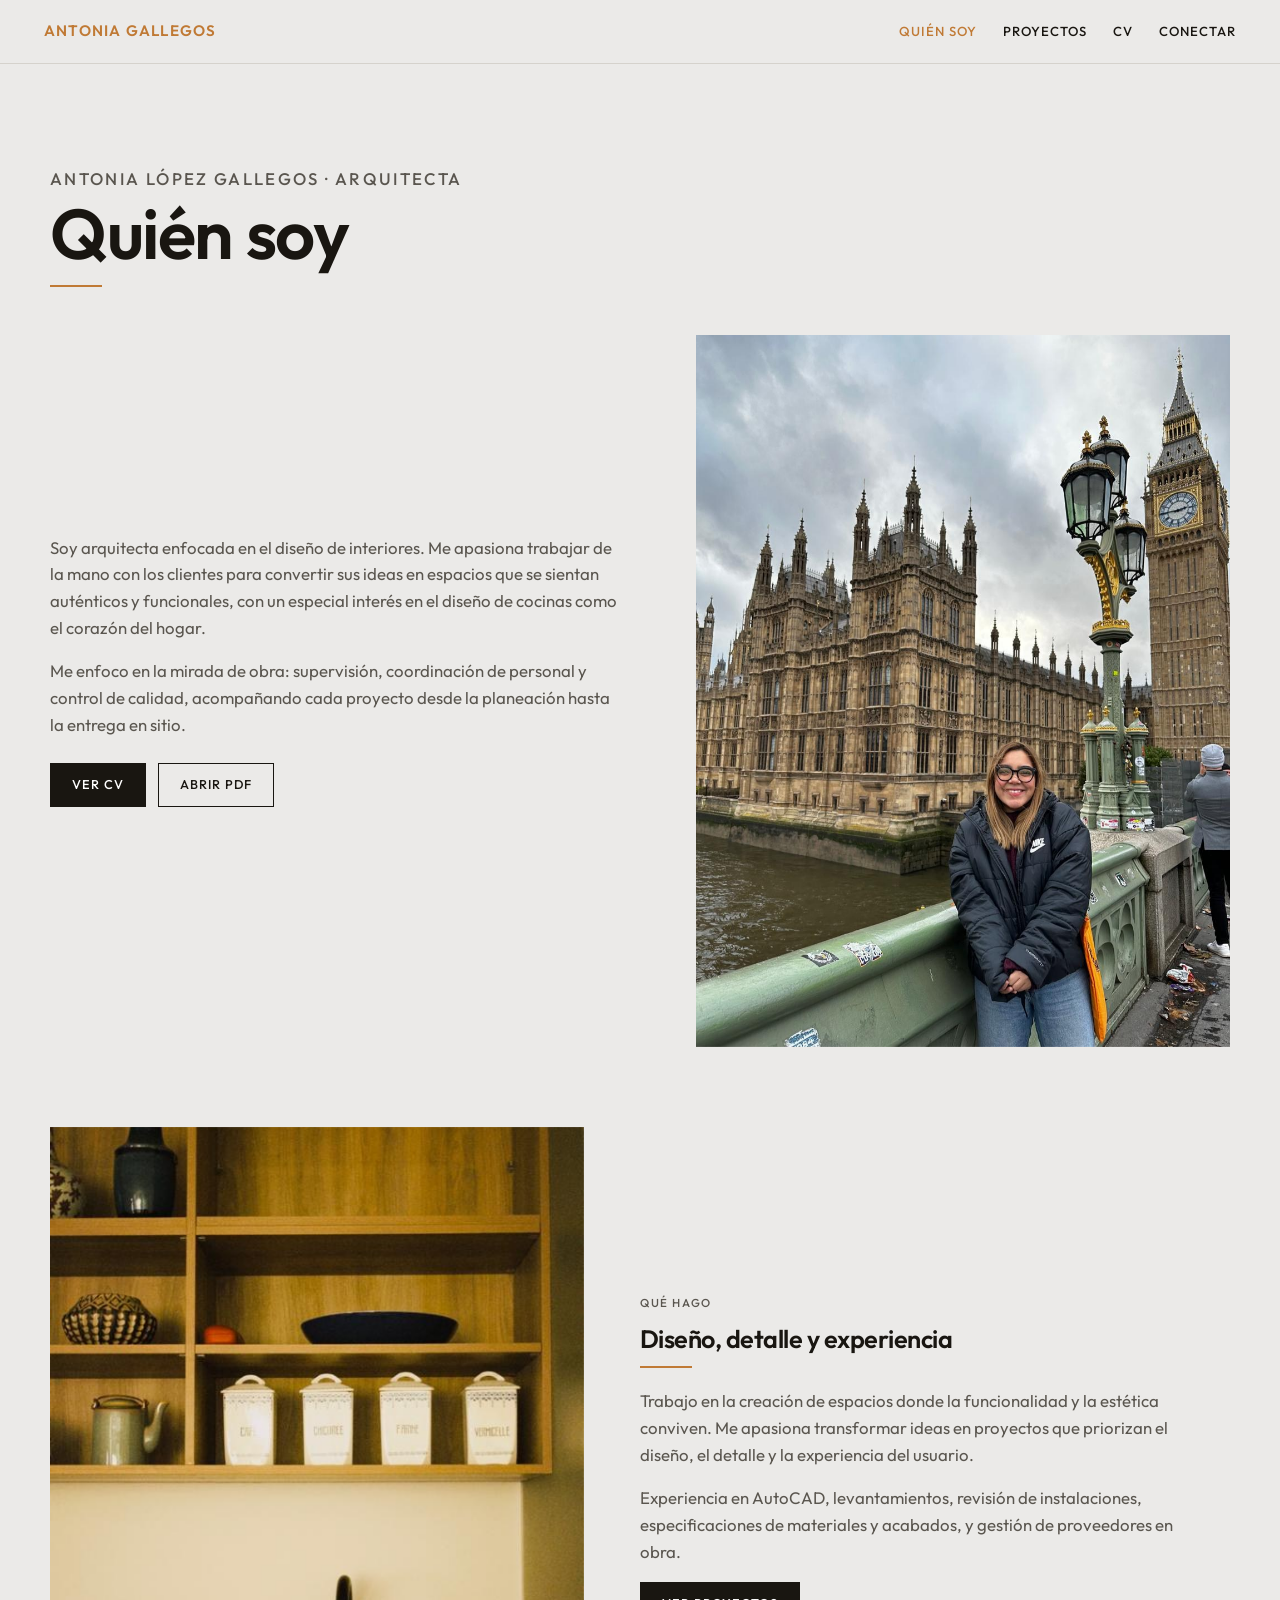
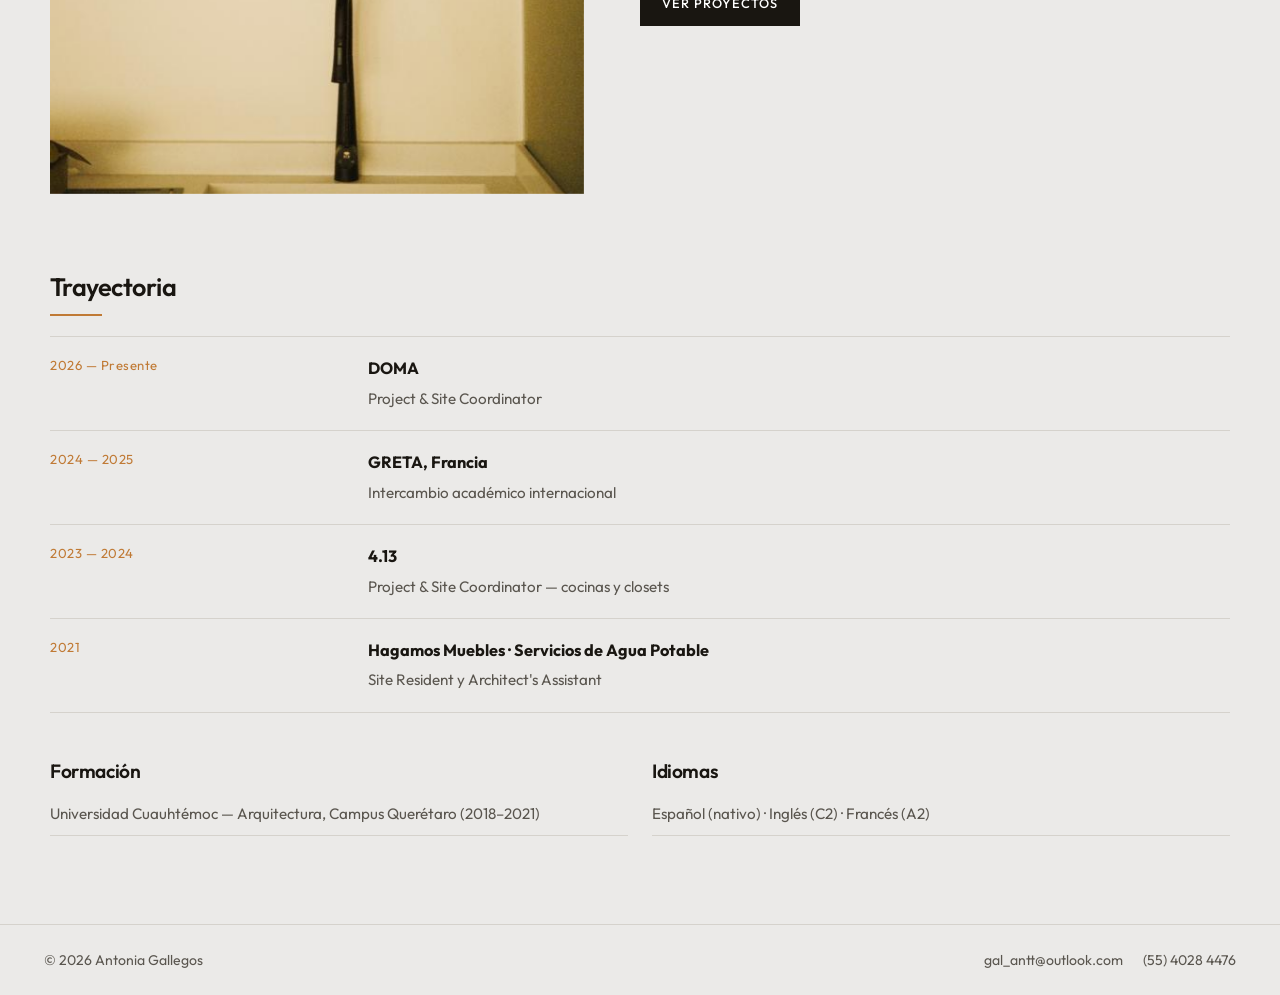
==== about.html @ 1ee47d61 "Publish Antonia Gallegos architecture portfolio site. Static portfolio with projects, obra CV, and G" ====
<!DOCTYPE html>
<html lang="es">
  <head>
    <meta charset="UTF-8" />
    <meta name="viewport" content="width=device-width, initial-scale=1" />
    <meta
      name="description"
      content="Quién soy y qué hago — Antonia López Gallegos, arquitecta especialista en interiores."
    />
    <title>Quién soy — Antonia Gallegos</title>
    <link rel="preconnect" href="https://fonts.googleapis.com" />
    <link rel="preconnect" href="https://fonts.gstatic.com" crossorigin />
    <link
      href="https://fonts.googleapis.com/css2?family=Cormorant+Garamond:ital,wght@0,500;0,600;1,500;1,600&family=Outfit:wght@400;500;600;700&display=swap"
      rel="stylesheet"
    />
    <link rel="stylesheet" href="assets/css/styles.css" />
  </head>
  <body>
    <a class="skip-link" href="#main">Saltar al contenido</a>

    <header class="site-header">
      <a class="brand" href="index.html">Antonia Gallegos</a>
      <button
        class="nav-toggle"
        type="button"
        aria-expanded="false"
        aria-controls="site-nav"
        aria-label="Abrir menú"
      >
        <span></span>
        <span></span>
      </button>
      <nav id="site-nav" class="site-nav" aria-label="Principal">
        <a href="about.html" aria-current="page">Quién soy</a>
        <a href="projects/index.html">Proyectos</a>
        <a href="cv.html">CV</a>
        <a href="contact.html">Conectar</a>
      </nav>
    </header>

    <main id="main" class="page">
      <header class="page-hero">
        <p class="mark">Antonia López Gallegos · Arquitecta</p>
        <h1>Quién soy</h1>
        <hr class="accent-rule" />
      </header>

      <div class="split">
        <div class="split__copy">
          <p>
            Soy arquitecta enfocada en el diseño de interiores. Me apasiona
            trabajar de la mano con los clientes para convertir sus ideas en
            espacios que se sientan auténticos y funcionales, con un especial
            interés en el diseño de cocinas como el corazón del hogar.
          </p>
          <p>
            Me enfoco en la mirada de obra: supervisión, coordinación de
            personal y control de calidad, acompañando cada proyecto desde la
            planeación hasta la entrega en sitio.
          </p>
          <div class="cv-actions">
            <a class="btn btn--solid" href="cv.html">Ver CV</a>
            <a
              class="btn btn--ghost"
              href="assets/cv/CV-Antonia-Gallegos.pdf"
              target="_blank"
              rel="noopener noreferrer"
              >Abrir PDF</a
            >
          </div>
        </div>
        <figure class="split__media">
          <img
            src="assets/images/p03-01.jpg"
            alt="Retrato de Antonia Gallegos"
            width="960"
            height="1280"
          />
        </figure>
      </div>

      <div class="split split--reverse stack-gap">
        <figure class="split__media split__media--wide">
          <img
            src="assets/images/p04-01.jpg"
            alt="Detalle de espacio de interiores"
            width="568"
            height="1280"
            loading="lazy"
          />
        </figure>
        <div class="split__copy">
          <p class="mark"><span>Qué hago</span></p>
          <h2>Diseño, detalle y experiencia</h2>
          <hr class="accent-rule" />
          <p>
            Trabajo en la creación de espacios donde la funcionalidad y la
            estética conviven. Me apasiona transformar ideas en proyectos que
            priorizan el diseño, el detalle y la experiencia del usuario.
          </p>
          <p>
            Experiencia en AutoCAD, levantamientos, revisión de instalaciones,
            especificaciones de materiales y acabados, y gestión de proveedores
            en obra.
          </p>
          <a class="btn btn--solid" href="projects/index.html">Ver proyectos</a>
        </div>
      </div>

      <section class="stack-gap" aria-labelledby="exp-about">
        <h2 id="exp-about">Trayectoria</h2>
        <hr class="accent-rule" />
        <ul class="timeline">
          <li>
            <div class="timeline__when">2026 — Presente</div>
            <div class="timeline__what">
              <strong>DOMA</strong>
              <span>Project &amp; Site Coordinator</span>
            </div>
          </li>
          <li>
            <div class="timeline__when">2024 — 2025</div>
            <div class="timeline__what">
              <strong>GRETA, Francia</strong>
              <span>Intercambio académico internacional</span>
            </div>
          </li>
          <li>
            <div class="timeline__when">2023 — 2024</div>
            <div class="timeline__what">
              <strong>4.13</strong>
              <span>Project &amp; Site Coordinator — cocinas y closets</span>
            </div>
          </li>
          <li>
            <div class="timeline__when">2021</div>
            <div class="timeline__what">
              <strong>Hagamos Muebles · Servicios de Agua Potable</strong>
              <span>Site Resident y Architect's Assistant</span>
            </div>
          </li>
        </ul>

        <div class="meta-row">
          <div class="meta-block">
            <h2>Formación</h2>
            <ul>
              <li>
                Universidad Cuauhtémoc — Arquitectura, Campus Querétaro
                (2018–2021)
              </li>
            </ul>
          </div>
          <div class="meta-block">
            <h2>Idiomas</h2>
            <ul>
              <li>Español (nativo) · Inglés (C2) · Francés (A2)</li>
            </ul>
          </div>
        </div>
      </section>
    </main>

    <footer class="site-footer">
      <p>© <span data-year></span> Antonia Gallegos</p>
      <div class="site-footer__links">
        <a href="mailto:gal_antt@outlook.com">gal_antt@outlook.com</a>
        <a href="tel:+525540284476">(55) 4028 4476</a>
      </div>
    </footer>

    <script src="assets/js/main.js" defer></script>
  </body>
</html>
---- assets/css/styles.css ----
/* Antonia Gallegos — identidad del PDF de referencia */

:root {
  --bg: #ebeae8;
  --bg-soft: #f4f3f1;
  --ink: #191611;
  --ink-muted: #5a564f;
  --accent: #c07a35;
  --line: #d5d2cc;
  --white: #ffffff;
  --font-serif: "Cormorant Garamond", "Times New Roman", serif;
  --font-sans: "Outfit", system-ui, sans-serif;
  --space: clamp(1.25rem, 3.5vw, 2.75rem);
  --max: 1180px;
  --header-h: 4rem;
  --ease: cubic-bezier(0.22, 1, 0.36, 1);
}

*,
*::before,
*::after {
  box-sizing: border-box;
}

html {
  scroll-behavior: smooth;
}

body {
  margin: 0;
  min-height: 100vh;
  font-family: var(--font-sans);
  font-size: 1.05rem;
  line-height: 1.6;
  color: var(--ink);
  background: var(--bg);
}

img {
  display: block;
  max-width: 100%;
  height: auto;
}

a {
  color: inherit;
  text-decoration-thickness: 1px;
  text-underline-offset: 0.22em;
}

a:hover {
  color: var(--accent);
}

h1,
h2,
h3 {
  font-family: var(--font-sans);
  font-weight: 600;
  letter-spacing: -0.02em;
  line-height: 1.05;
  margin: 0;
}

.skip-link {
  position: absolute;
  left: -999px;
  top: 0;
  background: var(--ink);
  color: var(--white);
  padding: 0.75rem 1rem;
  z-index: 1000;
}

.skip-link:focus {
  left: 1rem;
  top: 1rem;
}

.accent-rule {
  display: block;
  width: 3.25rem;
  height: 2px;
  background: var(--accent);
  border: 0;
  margin: 0.85rem 0 1.25rem;
}

.accent-rule--center {
  margin-inline: auto;
}

.mark {
  font-size: 0.72rem;
  font-weight: 500;
  letter-spacing: 0.14em;
  text-transform: uppercase;
  color: var(--accent);
  line-height: 1.35;
}

.mark span {
  display: block;
}

/* Header */

.site-header {
  position: sticky;
  top: 0;
  z-index: 50;
  display: flex;
  align-items: center;
  justify-content: space-between;
  gap: 1rem;
  min-height: var(--header-h);
  padding: 0 var(--space);
  border-bottom: 1px solid var(--line);
  background: color-mix(in srgb, var(--bg) 90%, transparent);
  backdrop-filter: blur(10px);
}

.brand {
  font-family: var(--font-sans);
  font-weight: 600;
  font-size: 0.95rem;
  letter-spacing: 0.08em;
  text-transform: uppercase;
  text-decoration: none;
  color: var(--accent);
}

.brand:hover {
  opacity: 0.8;
  color: var(--accent);
}

.site-nav {
  display: flex;
  gap: 1.6rem;
}

.site-nav a {
  font-size: 0.82rem;
  font-weight: 500;
  letter-spacing: 0.08em;
  text-transform: uppercase;
  text-decoration: none;
}

.site-nav a[aria-current="page"] {
  color: var(--accent);
}

.nav-toggle {
  display: none;
  width: 2.5rem;
  height: 2.5rem;
  border: 1px solid var(--line);
  background: transparent;
  padding: 0;
  cursor: pointer;
}

.nav-toggle span {
  display: block;
  width: 1.1rem;
  height: 1.5px;
  margin: 0.35rem auto;
  background: var(--ink);
  transition: transform 0.35s var(--ease), opacity 0.25s ease;
}

body.nav-open .nav-toggle span:first-child {
  transform: translateY(3.5px) rotate(45deg);
}

body.nav-open .nav-toggle span:last-child {
  transform: translateY(-3.5px) rotate(-45deg);
}

/* Cover hero — like PDF page 1 + video */

.cover {
  min-height: calc(100vh - var(--header-h));
  display: grid;
  place-items: center;
  text-align: center;
  padding: var(--space);
  position: relative;
  overflow: hidden;
  color: var(--white);
  isolation: isolate;
}

.cover__video {
  position: absolute;
  inset: 0;
  z-index: -2;
  overflow: hidden;
}

.cover__video video {
  width: 100%;
  height: 100%;
  object-fit: cover;
  transform: scale(1.04);
  animation: kenburns 28s ease-out forwards;
}

.cover__scrim {
  position: absolute;
  inset: 0;
  z-index: -1;
  background:
    linear-gradient(
      180deg,
      rgba(25, 22, 17, 0.55) 0%,
      rgba(25, 22, 17, 0.42) 45%,
      rgba(25, 22, 17, 0.62) 100%
    );
  pointer-events: none;
}

.cover::before {
  content: "";
  position: absolute;
  inset: 12% 8%;
  border: 1px solid color-mix(in srgb, var(--white) 28%, transparent);
  pointer-events: none;
  animation: softIn 1.2s var(--ease) both;
}

.cover__inner {
  position: relative;
  max-width: 28rem;
  padding: 1.5rem 1.25rem;
  animation: rise 0.9s var(--ease) both;
}

.cover__personal {
  margin: 0;
  font-family: var(--font-serif);
  font-style: italic;
  font-weight: 500;
  font-size: clamp(3.4rem, 11vw, 6.5rem);
  line-height: 0.9;
  letter-spacing: -0.02em;
  color: var(--white);
}

.cover__portfolio {
  margin: 0.1rem 0 0;
  font-size: clamp(2.6rem, 8vw, 4.8rem);
  font-weight: 650;
  letter-spacing: -0.03em;
  text-transform: none;
  color: var(--white);
}

.cover__name {
  margin: 0;
  font-size: 1.15rem;
  font-weight: 500;
  letter-spacing: 0.04em;
  color: var(--white);
}

.cover__role {
  margin: 0.55rem 0 0;
  font-size: 0.95rem;
  color: color-mix(in srgb, var(--white) 78%, transparent);
}

.cover__actions {
  display: flex;
  justify-content: center;
  flex-wrap: wrap;
  gap: 0.75rem;
  margin-top: 2rem;
}

.cover .btn--ghost {
  border-color: color-mix(in srgb, var(--white) 75%, transparent);
  color: var(--white);
}

.cover .btn--ghost:hover {
  background: var(--white);
  color: var(--ink);
  border-color: var(--white);
}

.cover .btn--solid {
  background: var(--accent);
  border-color: var(--accent);
  color: var(--white);
}

.cover .btn--solid:hover {
  background: var(--white);
  border-color: var(--white);
  color: var(--ink);
}

/* Buttons */

.btn {
  display: inline-flex;
  align-items: center;
  justify-content: center;
  min-height: 2.75rem;
  padding: 0 1.3rem;
  font-family: var(--font-sans);
  font-size: 0.8rem;
  font-weight: 500;
  letter-spacing: 0.08em;
  text-transform: uppercase;
  text-decoration: none;
  border: 1px solid var(--ink);
  transition: background 0.25s ease, color 0.25s ease, border-color 0.25s ease;
}

.btn:hover {
  color: var(--white);
  background: var(--accent);
  border-color: var(--accent);
}

.btn--solid {
  background: var(--ink);
  color: var(--white);
  border-color: var(--ink);
}

.btn--solid:hover {
  background: var(--accent);
  border-color: var(--accent);
  color: var(--white);
}

.btn--ghost {
  background: transparent;
}

/* Sections */

.section,
.page {
  width: min(100% - 2 * var(--space), var(--max));
  margin-inline: auto;
  padding-block: clamp(3rem, 8vw, 5.5rem);
}

.section__head {
  display: flex;
  align-items: flex-end;
  justify-content: space-between;
  gap: 1rem;
  margin-bottom: 2rem;
}

.section__head h2 {
  font-size: clamp(2rem, 5vw, 3rem);
}

.text-link {
  font-size: 0.8rem;
  letter-spacing: 0.08em;
  text-transform: uppercase;
  text-decoration: none;
  color: var(--accent);
  border-bottom: 1px solid currentColor;
}

.page-hero {
  margin-bottom: clamp(2rem, 5vw, 3rem);
  animation: rise 0.7s var(--ease) both;
}

.page-hero h1 {
  font-size: clamp(2.6rem, 7vw, 4.4rem);
}

.page-hero .mark {
  margin-bottom: 0.35rem;
}

.page-hero p,
.page-hero__lede {
  margin: 0.85rem 0 0;
  color: var(--ink-muted);
  font-size: 1.05rem;
  max-width: 40rem;
  line-height: 1.55;
}

.split {
  display: grid;
  grid-template-columns: 1.05fr 0.95fr;
  gap: clamp(1.75rem, 5vw, 3.5rem);
  align-items: center;
}

.split--reverse {
  grid-template-columns: 0.95fr 1.05fr;
}

.split__copy p {
  margin: 0 0 1rem;
  color: var(--ink-muted);
  max-width: 36rem;
}

.split__media {
  margin: 0;
  overflow: hidden;
  background: var(--bg-soft);
}

.split__media img {
  width: 100%;
  aspect-ratio: 3 / 4;
  object-fit: cover;
  animation: softIn 1s var(--ease) both;
}

.split__media--wide img {
  aspect-ratio: 4 / 5;
}

.side-mark {
  text-align: right;
  margin-bottom: 1rem;
}

/* Project grid */

.project-grid {
  list-style: none;
  margin: 0;
  padding: 0;
  display: grid;
  grid-template-columns: repeat(3, 1fr);
  gap: 1.25rem;
}

.project-card {
  display: block;
  text-decoration: none;
  color: inherit;
}

.project-card:hover {
  color: inherit;
}

.project-card__media {
  overflow: hidden;
  background: var(--bg-soft);
  margin-bottom: 0.85rem;
}

.project-card__media img {
  width: 100%;
  aspect-ratio: 4 / 3;
  object-fit: cover;
  transition: transform 0.8s var(--ease);
}

.project-card:hover .project-card__media img {
  transform: scale(1.04);
}

.project-card__label {
  font-size: 0.72rem;
  letter-spacing: 0.1em;
  text-transform: uppercase;
  color: var(--accent);
  margin-bottom: 0.25rem;
}

.project-card__title {
  font-size: 1.2rem;
  font-weight: 600;
  letter-spacing: -0.01em;
}

/* Project detail */

.project-detail {
  width: min(100% - 2 * var(--space), var(--max));
  margin-inline: auto;
  padding-block: clamp(2.25rem, 6vw, 4rem);
}

.project-detail__top {
  display: flex;
  justify-content: space-between;
  gap: 1.5rem;
  align-items: flex-start;
  margin-bottom: 1.75rem;
  animation: rise 0.7s var(--ease) both;
}

.project-detail__top h1 {
  font-size: clamp(2.2rem, 6vw, 3.6rem);
  color: var(--accent);
  margin-top: 0.15rem;
}

.project-detail__kicker {
  margin: 0;
  font-size: clamp(1.6rem, 4vw, 2.4rem);
  font-weight: 600;
}

.project-gallery {
  display: grid;
  grid-template-columns: repeat(3, 1fr);
  gap: 0.75rem;
  margin-bottom: 2rem;
}

.project-gallery img {
  width: 100%;
  aspect-ratio: 3 / 4;
  object-fit: cover;
  background: var(--bg-soft);
}

.project-gallery--wide {
  grid-template-columns: 1fr 1fr;
}

.project-gallery--wide img {
  aspect-ratio: 16 / 10;
}

.project-detail__bottom {
  display: grid;
  grid-template-columns: 1.4fr 0.8fr;
  gap: clamp(1.5rem, 4vw, 3rem);
  align-items: start;
}

.project-detail__bottom p {
  margin: 0;
  color: var(--ink-muted);
  max-width: 40rem;
}

.palette h2 {
  font-size: 0.78rem;
  font-weight: 500;
  letter-spacing: 0.12em;
  text-transform: uppercase;
  color: var(--accent);
  margin-bottom: 0.9rem;
}

.palette__swatches {
  display: flex;
  gap: 0.75rem;
  list-style: none;
  margin: 0;
  padding: 0;
}

.palette__swatches li {
  width: 2.4rem;
  height: 2.4rem;
  border-radius: 50%;
  border: 1px solid color-mix(in srgb, var(--ink) 12%, transparent);
}

.project-nav {
  display: flex;
  justify-content: space-between;
  gap: 1rem;
  margin-top: 2.75rem;
  padding-top: 1.5rem;
  border-top: 1px solid var(--line);
  font-size: 0.8rem;
  letter-spacing: 0.08em;
  text-transform: uppercase;
}

.project-nav a {
  text-decoration: none;
}

/* Contact */

.contact-layout {
  display: grid;
  grid-template-columns: 1.1fr 0.9fr;
  gap: clamp(2rem, 6vw, 4rem);
}

.contact-block {
  margin-top: 2rem;
}

.contact-block dt {
  font-weight: 650;
  margin-top: 1.25rem;
}

.contact-block dd {
  margin: 0.25rem 0 0;
}

.contact-block a {
  text-decoration: none;
}

.contact-form {
  display: grid;
  gap: 1rem;
}

.contact-form label {
  display: grid;
  gap: 0.4rem;
  font-size: 0.78rem;
  letter-spacing: 0.08em;
  text-transform: uppercase;
  color: var(--ink-muted);
}

.contact-form input,
.contact-form textarea {
  width: 100%;
  border: 1px solid var(--line);
  background: var(--bg-soft);
  padding: 0.85rem 0.9rem;
  font: inherit;
  color: var(--ink);
  text-transform: none;
  letter-spacing: normal;
}

.contact-form input:focus,
.contact-form textarea:focus {
  outline: 2px solid var(--accent);
  outline-offset: 1px;
}

.form-note {
  margin: 0;
  font-size: 0.85rem;
  color: var(--ink-muted);
  text-transform: none;
  letter-spacing: normal;
}

/* CV / experience */

.cv-actions {
  display: flex;
  flex-wrap: wrap;
  gap: 0.75rem;
  margin: 1.5rem 0 2.5rem;
}

.profile-grid {
  display: grid;
  grid-template-columns: 1fr 1fr;
  gap: 1.25rem;
  margin-bottom: clamp(2.5rem, 6vw, 4rem);
}

.profile-card {
  padding: 1.5rem 1.4rem;
  background: var(--bg-soft);
  border: 1px solid var(--line);
}

.profile-card h2 {
  font-size: 1.35rem;
  color: var(--accent);
  margin-bottom: 0.75rem;
}

.profile-card p {
  margin: 0 0 1rem;
  color: var(--ink-muted);
  font-size: 0.98rem;
}

.profile-card ul {
  margin: 0;
  padding-left: 1.1rem;
  color: var(--ink-muted);
  font-size: 0.95rem;
}

.profile-card li + li {
  margin-top: 0.35rem;
}

.timeline {
  list-style: none;
  margin: 0;
  padding: 0;
  border-top: 1px solid var(--line);
}

.timeline li {
  display: grid;
  grid-template-columns: minmax(7rem, 0.35fr) 1fr;
  gap: 1rem;
  padding: 1.15rem 0;
  border-bottom: 1px solid var(--line);
}

.timeline__when {
  font-size: 0.82rem;
  letter-spacing: 0.04em;
  color: var(--accent);
}

.timeline__what strong {
  display: block;
  font-size: 1.02rem;
  margin-bottom: 0.2rem;
}

.timeline__what span {
  color: var(--ink-muted);
  font-size: 0.95rem;
}

.meta-row {
  display: grid;
  grid-template-columns: 1fr 1fr;
  gap: 1.5rem;
  margin-top: clamp(2rem, 5vw, 3rem);
}

.meta-block h2 {
  font-size: 1.2rem;
  margin-bottom: 0.75rem;
}

.meta-block ul {
  margin: 0;
  padding: 0;
  list-style: none;
}

.meta-block li {
  padding: 0.55rem 0;
  border-bottom: 1px solid var(--line);
  color: var(--ink-muted);
  font-size: 0.95rem;
}

.stack-gap {
  margin-top: clamp(3rem, 8vw, 5rem);
}

/* Footer */

.site-footer {
  display: flex;
  flex-wrap: wrap;
  justify-content: space-between;
  gap: 1rem;
  padding: 1.5rem var(--space);
  border-top: 1px solid var(--line);
  font-size: 0.88rem;
  color: var(--ink-muted);
}

.site-footer p {
  margin: 0;
}

.site-footer__links {
  display: flex;
  gap: 1.25rem;
}

.site-footer a {
  text-decoration: none;
}

/* Motion */

@keyframes rise {
  from {
    opacity: 0;
    transform: translateY(16px);
  }
  to {
    opacity: 1;
    transform: translateY(0);
  }
}

@keyframes softIn {
  from {
    opacity: 0;
  }
  to {
    opacity: 1;
  }
}

@keyframes kenburns {
  to {
    transform: scale(1);
  }
}

.reveal {
  opacity: 0;
  transform: translateY(14px);
  transition: opacity 0.7s var(--ease), transform 0.7s var(--ease);
}

.reveal.is-visible {
  opacity: 1;
  transform: translateY(0);
}

/* Responsive */

@media (max-width: 960px) {
  .split,
  .split--reverse,
  .project-detail__bottom,
  .contact-layout,
  .profile-grid,
  .meta-row {
    grid-template-columns: 1fr;
  }

  .timeline li {
    grid-template-columns: 1fr;
    gap: 0.35rem;
  }

  .side-mark {
    text-align: left;
  }

  .project-grid {
    grid-template-columns: 1fr 1fr;
  }

  .cover::before {
    inset: 8% 5%;
  }
}

@media (max-width: 720px) {
  .nav-toggle {
    display: inline-block;
  }

  .site-nav {
    position: fixed;
    inset: var(--header-h) 0 auto 0;
    display: none;
    flex-direction: column;
    gap: 0;
    padding: 0.5rem 0 1rem;
    background: var(--bg);
    border-bottom: 1px solid var(--line);
  }

  body.nav-open .site-nav {
    display: flex;
  }

  .site-nav a {
    padding: 0.9rem var(--space);
    border-top: 1px solid var(--line);
  }

  .project-grid,
  .project-gallery,
  .project-gallery--wide {
    grid-template-columns: 1fr;
  }

  .project-gallery img,
  .project-gallery--wide img {
    aspect-ratio: 4 / 3;
  }

  .project-detail__top {
    flex-direction: column;
  }

  .cover::before {
    display: none;
  }
}

@media (prefers-reduced-motion: reduce) {
  html {
    scroll-behavior: auto;
  }

  *,
  *::before,
  *::after {
    animation: none !important;
    transition: none !important;
  }

  .cover__video video {
    display: none;
  }

  .cover {
    background:
      linear-gradient(180deg, rgba(25, 22, 17, 0.55), rgba(25, 22, 17, 0.62)),
      url("../videos/hero-poster.jpg") center / cover;
  }
}
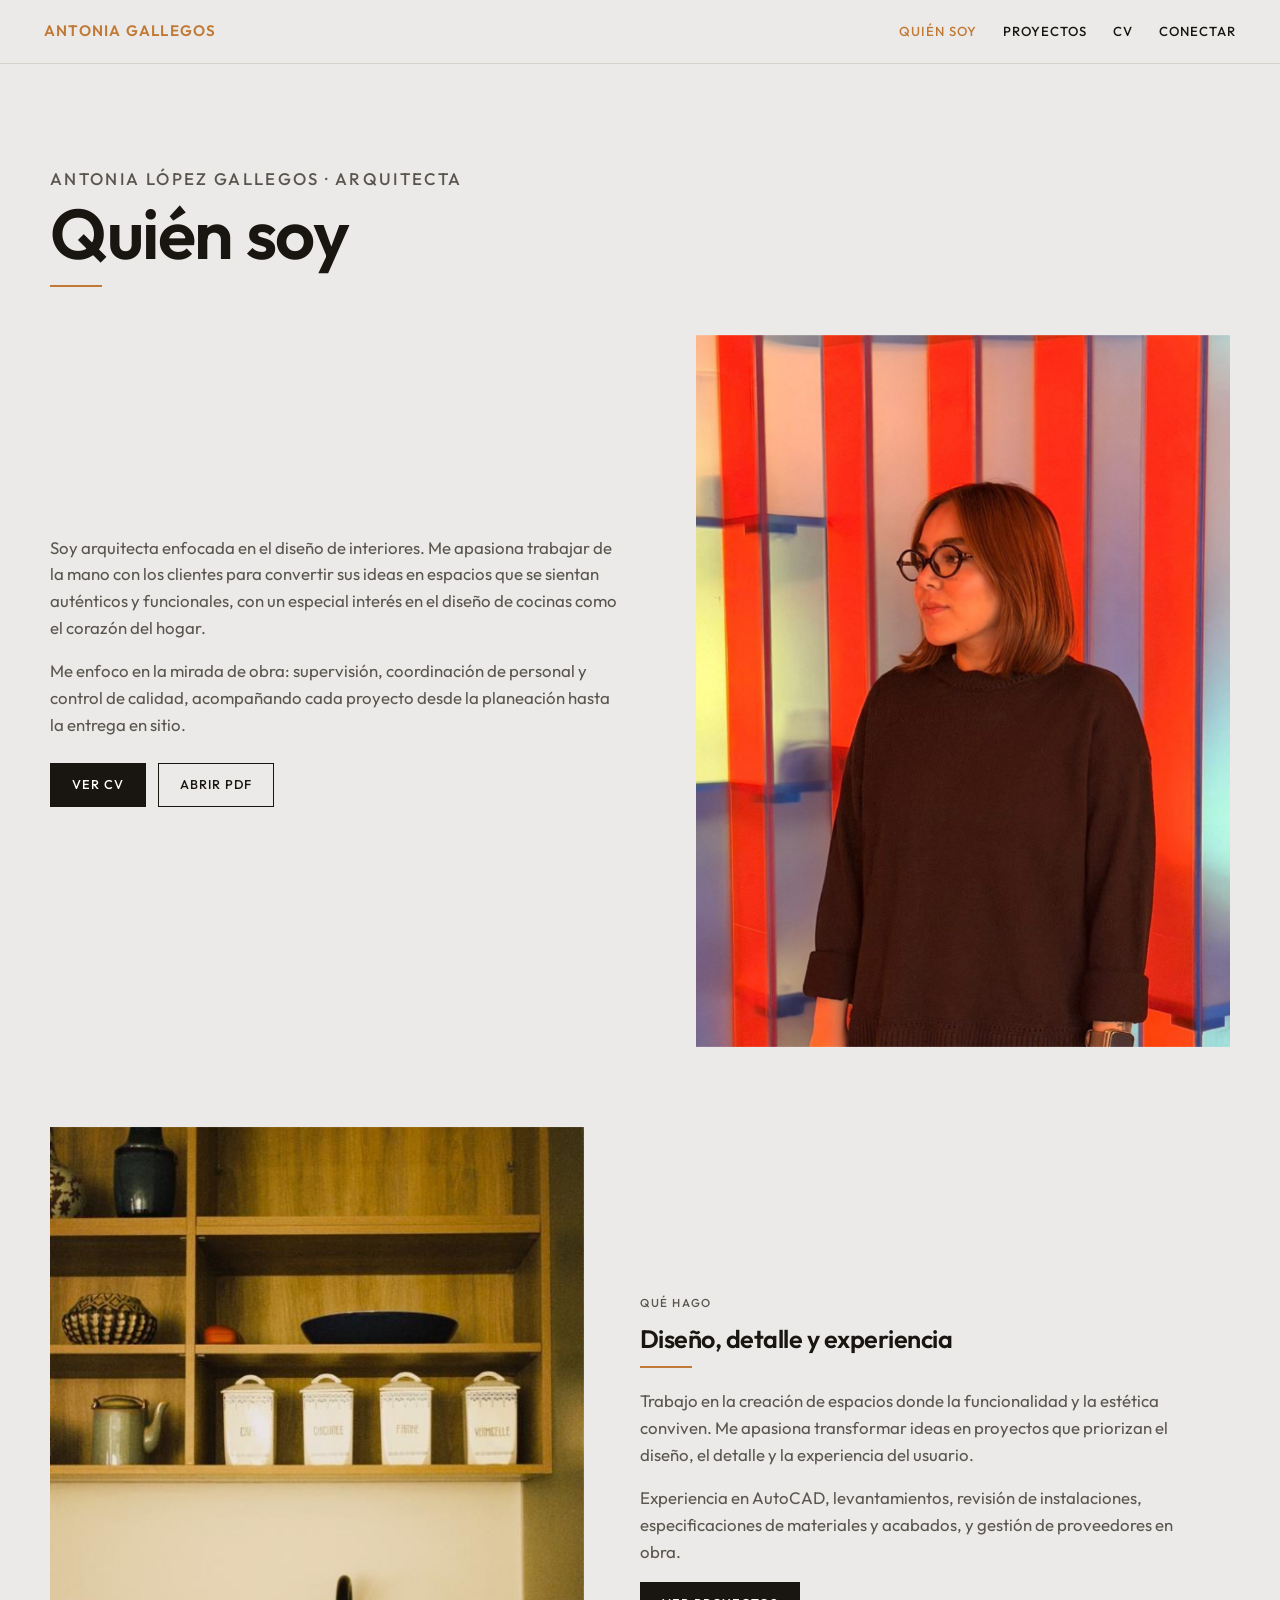
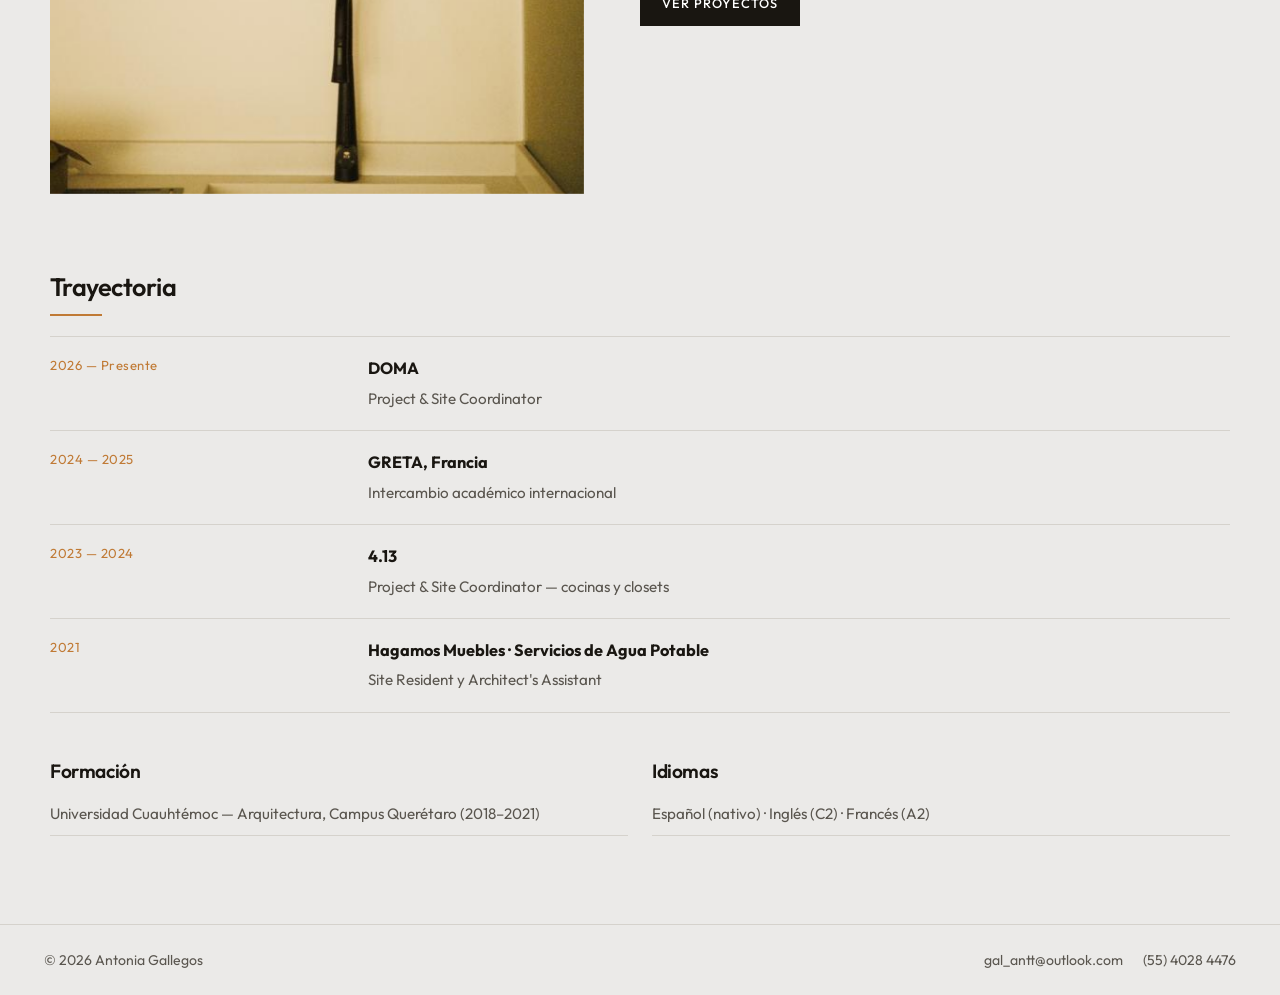
==== commit dda0c876: "Update the about portrait with Antonia's photo. Co-authored-by: Cursor <cursoragent@cursor.com>" ====
--- a/about.html
+++ b/about.html
@@ -72,7 +72,7 @@
         </div>
         <figure class="split__media">
           <img
-            src="assets/images/p03-01.jpg"
+            src="assets/images/antonia-portrait.jpg"
             alt="Retrato de Antonia Gallegos"
             width="960"
             height="1280"
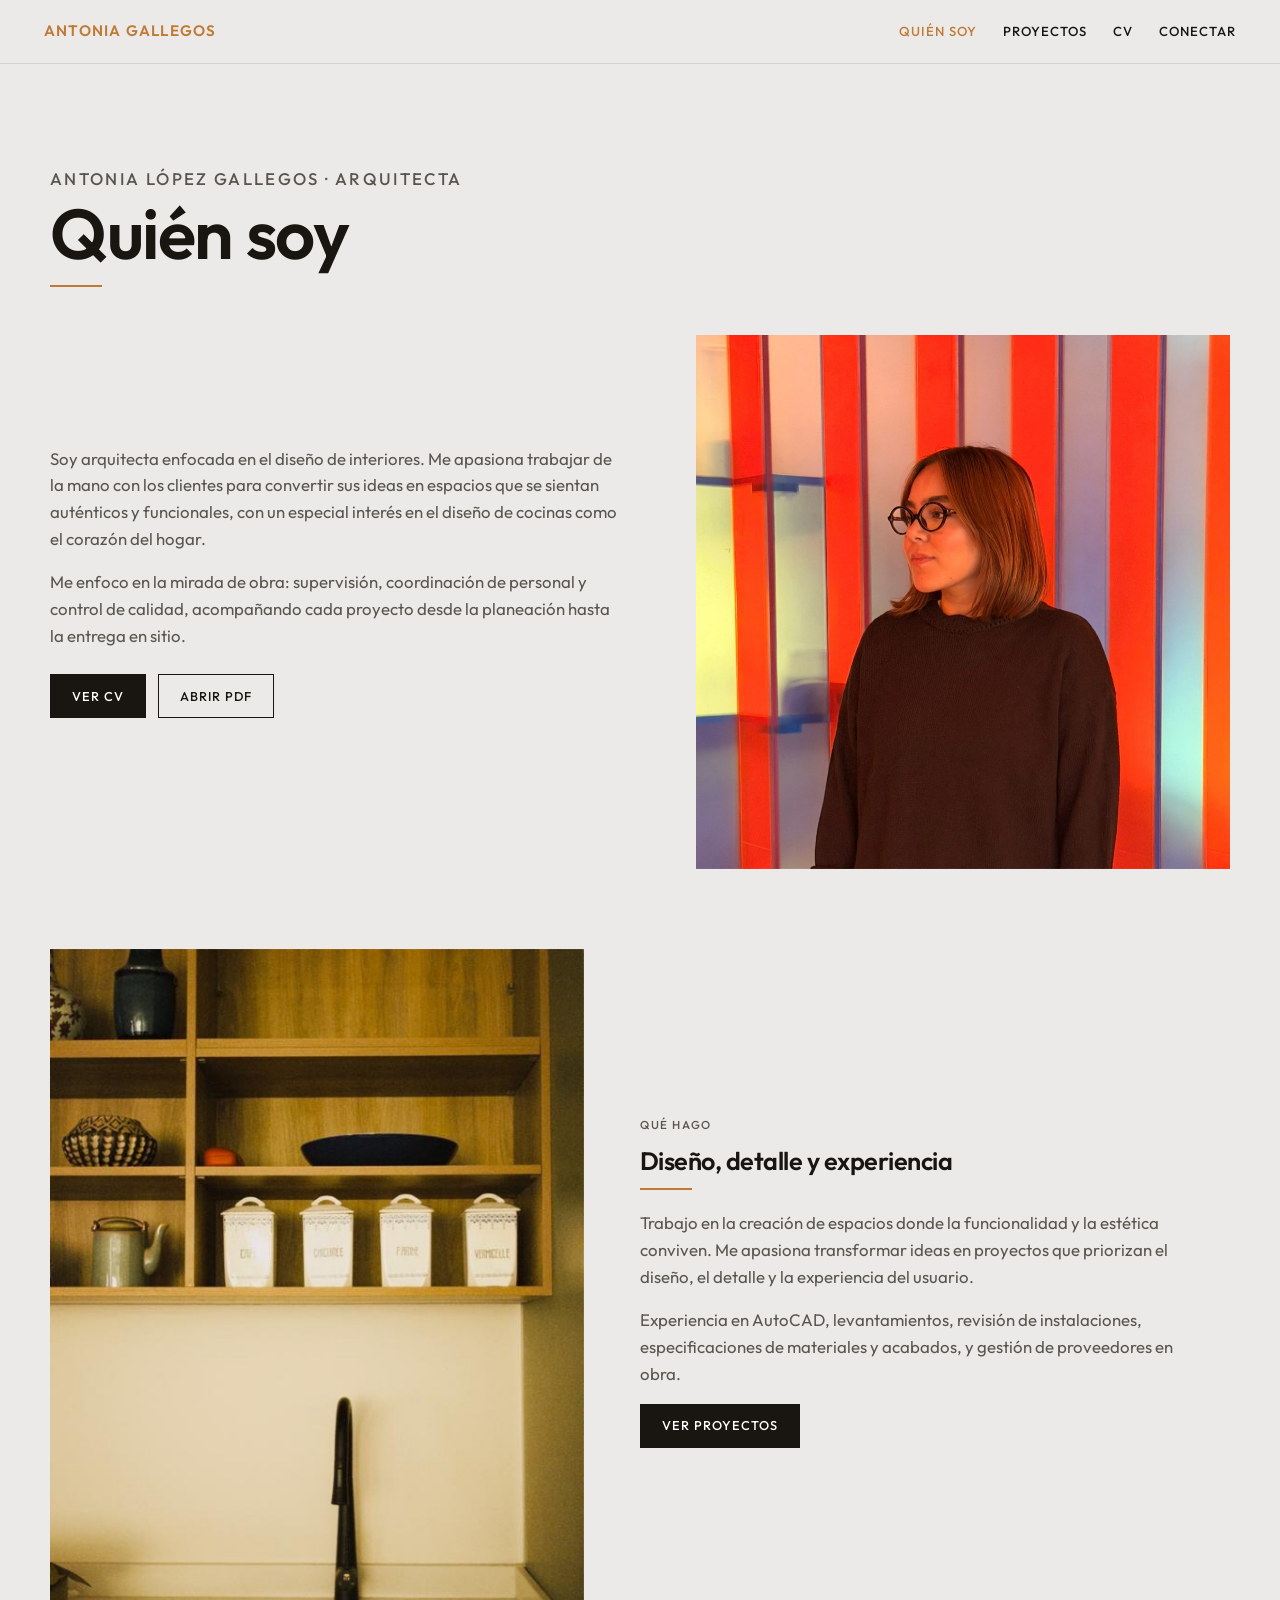
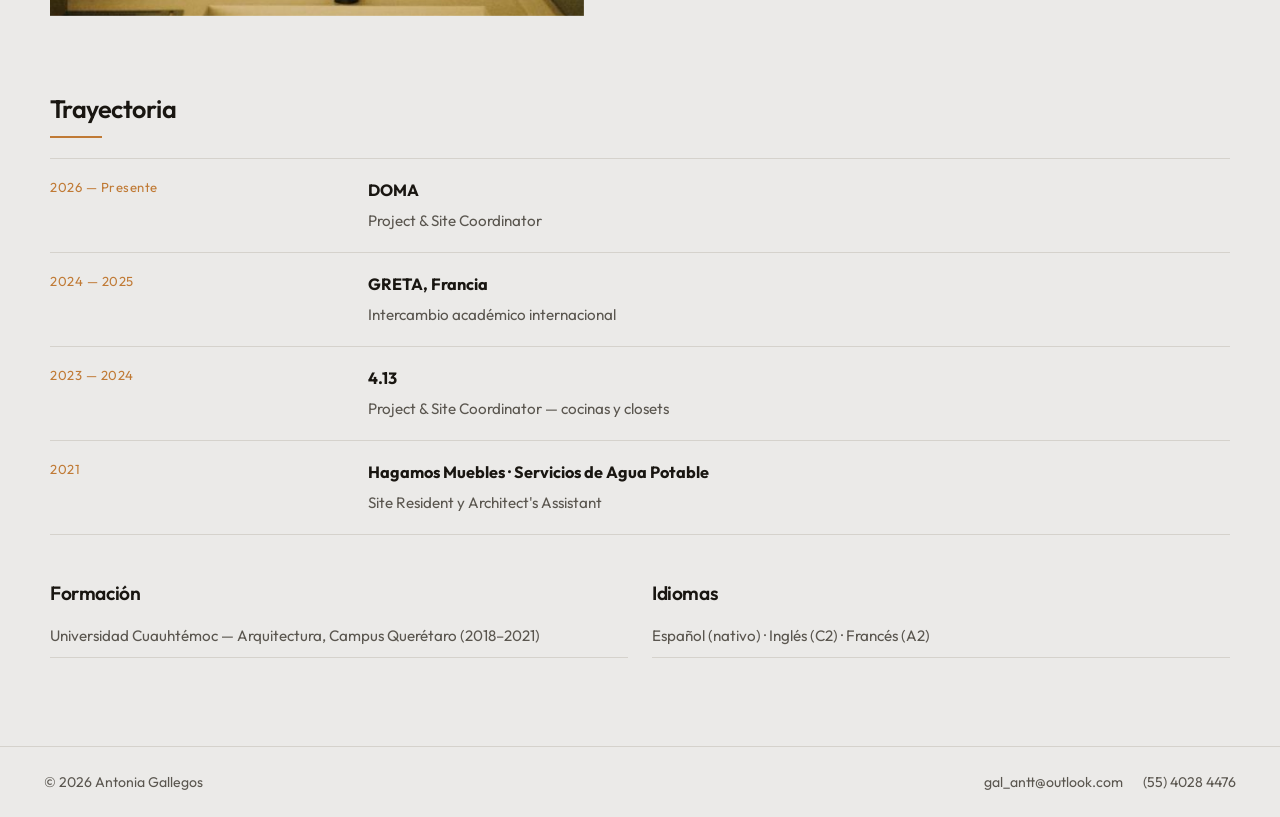
==== commit 1e467a06: "Use the square portrait without hands on the about section. Co-authored-by: Cursor <cursoragent@curs" ====
--- a/about.html
+++ b/about.html
@@ -72,7 +72,7 @@
         </div>
         <figure class="split__media">
           <img
-            src="assets/images/antonia-portrait.jpg"
+            src="assets/images/antonia-portrait.jpg?v=2"
             alt="Retrato de Antonia Gallegos"
             width="960"
             height="1280"
--- a/assets/css/styles.css
+++ b/assets/css/styles.css
@@ -420,8 +420,9 @@
 
 .split__media img {
   width: 100%;
-  aspect-ratio: 3 / 4;
+  aspect-ratio: 1 / 1;
   object-fit: cover;
+  object-position: center;
   animation: softIn 1s var(--ease) both;
 }
 
